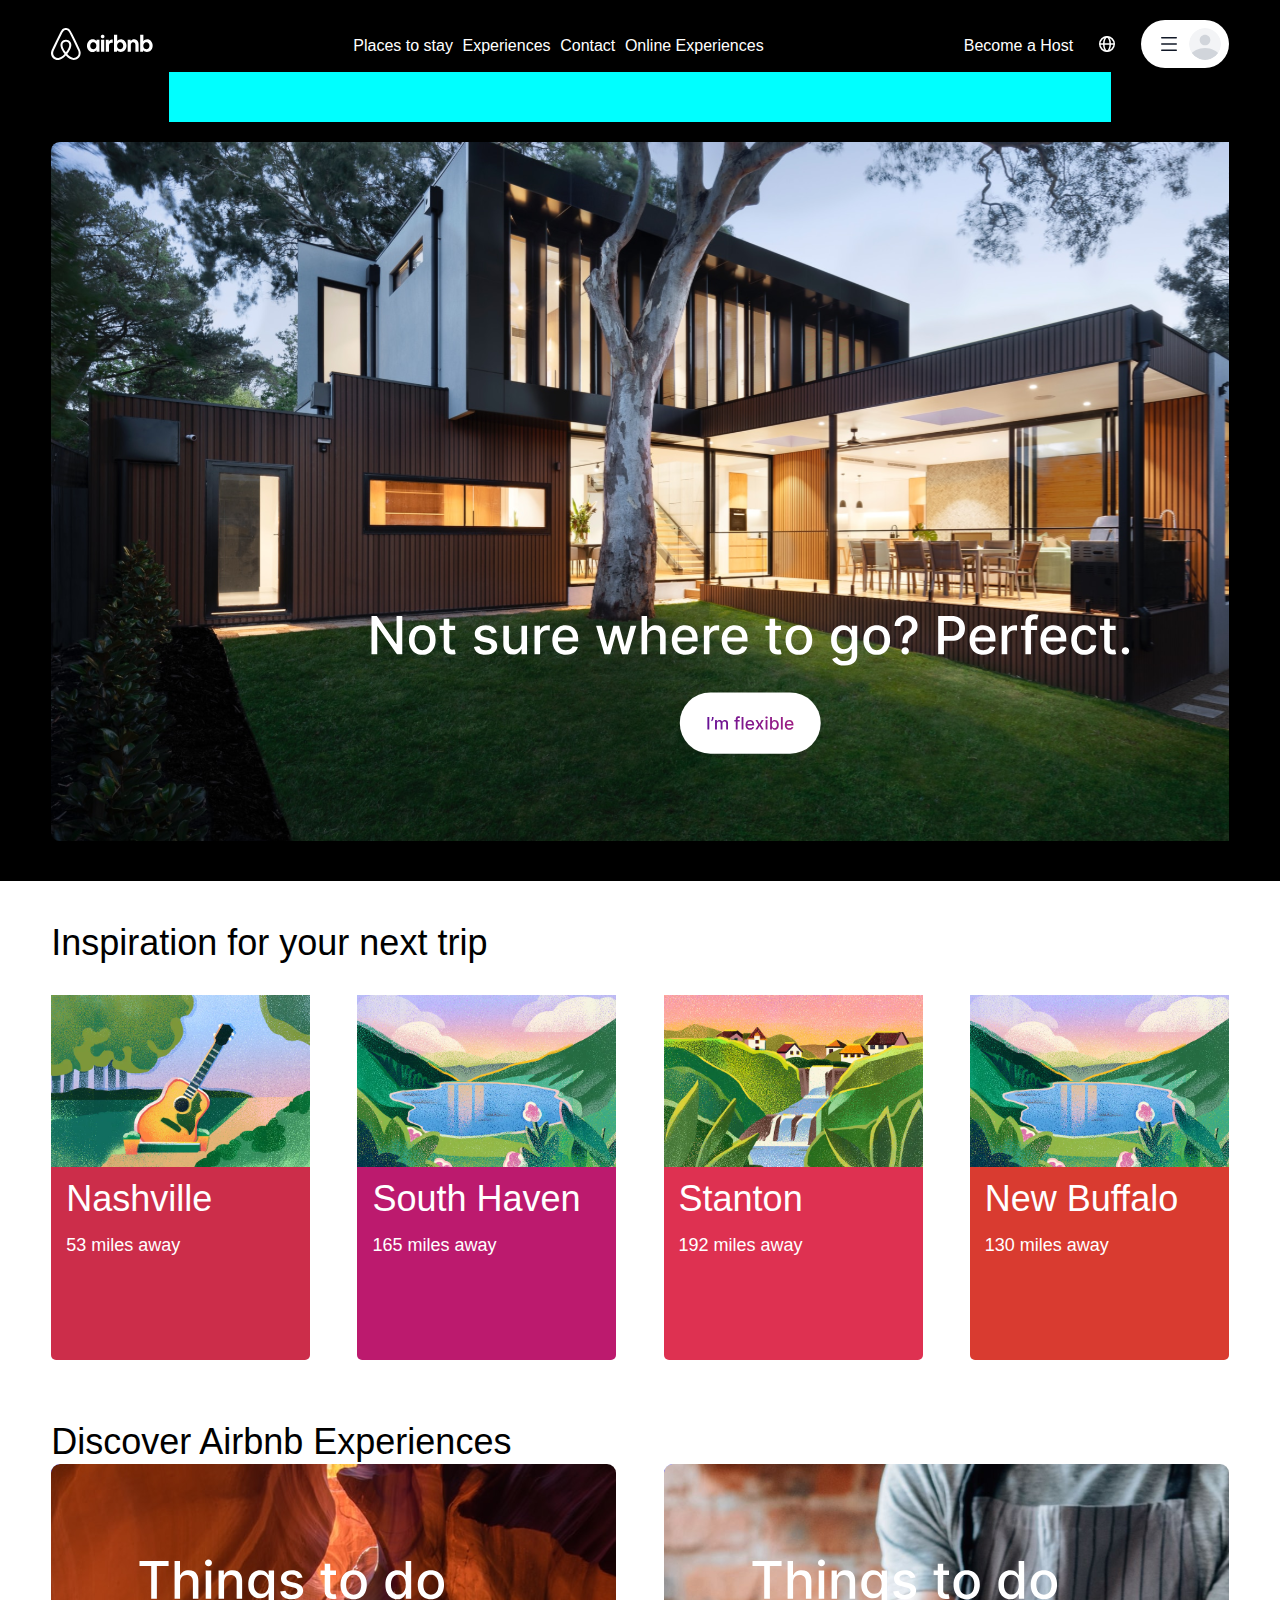
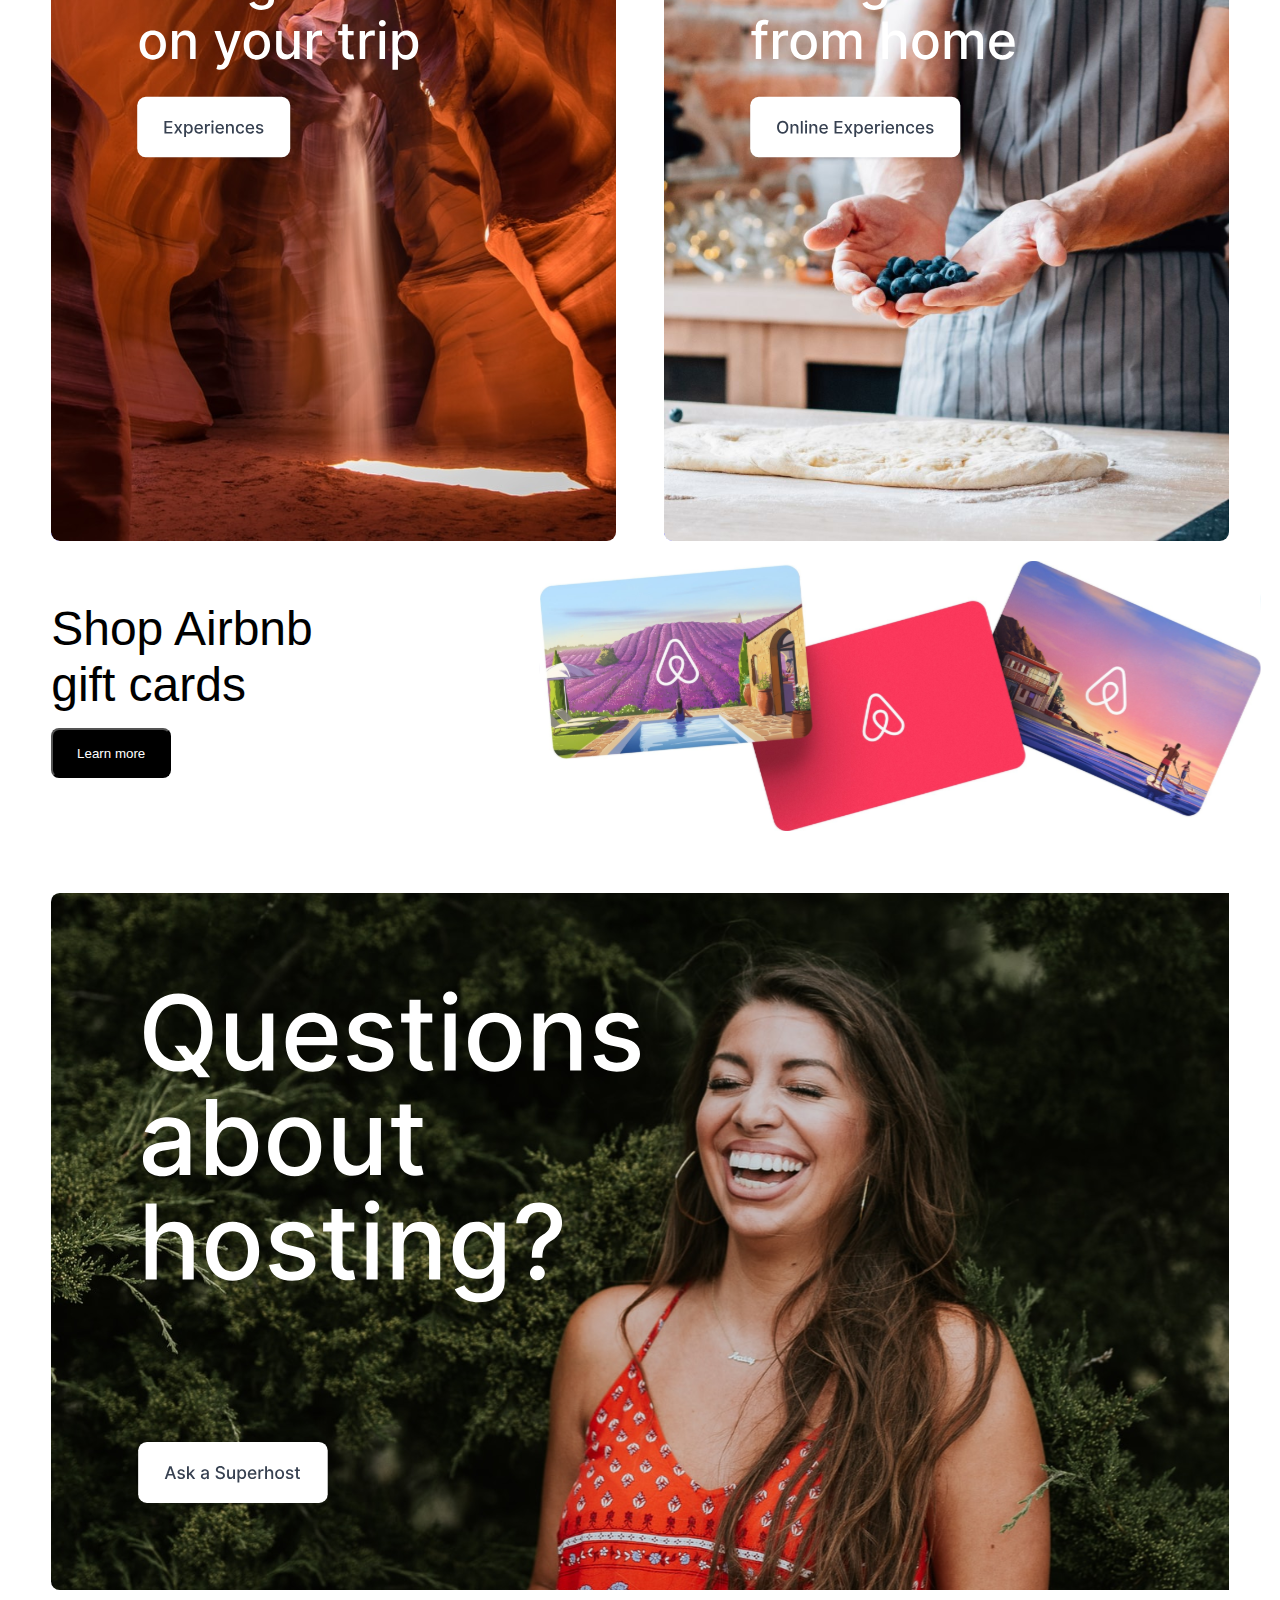
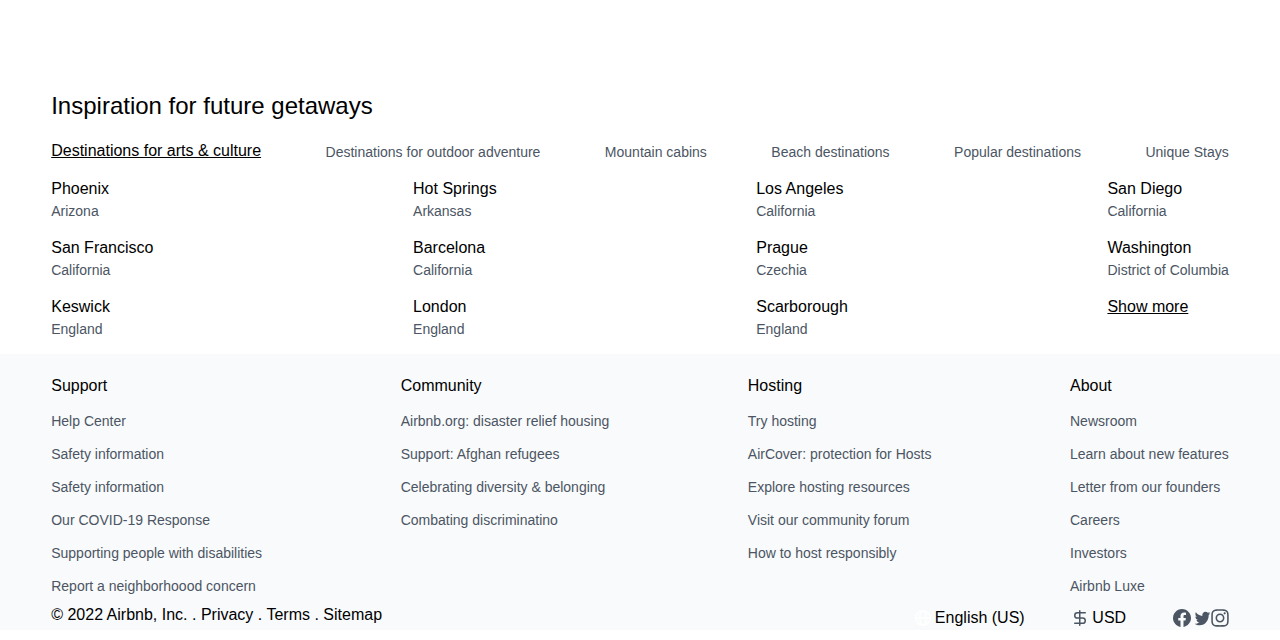
==== index.html @ cf782693 "first" ====
<!DOCTYPE html>
<html lang="en">
<head>
    <meta charset="UTF-8">
    <meta http-equiv="X-UA-Compatible" content="IE=edge">
    <meta name="viewport" content="width=device-width, initial-scale=1.0">
    <title>Document</title>
    <link rel="stylesheet" href="style.css">
</head>
<body>
    
    <section class="upper">
        <div class="header">
            <nav class="nav_bar">
                <span><img src="./logo.svg" alt=""></span>
                <div class="nav1">
                    <a class="active" href="#home">Places to stay</a>
                    <a href="#news">Experiences</a>
                    <a href="#contact">Contact</a>
                    <a href="#about">Online Experiences</a>
                </div>

                <div class="nav2">
                    <a href="#news">Become a Host</a>
                    <span><img src="./globe.svg" alt=""></span>
                    <span><img src="./Profile Dropdown.svg" alt=""></span>
                </div>
            </nav>
<div class="search_nav">

</div>

<div class="big_card">
    <button id="flexible_btn"></button>
</div>

        </div>
    </section>


    <section class="card_sec">

        <div class="card1">
            <p style="
            font-size: 36px;
            font-weight: 500;
            line-height: 44px;
            letter-spacing: 0em;
            text-align: left;margin-bottom:30px;" >Inspiration for your next trip</p>
            <div class="card_cont1">
                <div class="card c11">
                    <img src="./Rectangle 1.svg" alt="" style="width: 100%;">
            <spav class="n1">Nashville</spav>
            <span class="miles">53 miles away</span>
                </div>
                <div class="card c12">
                    <img src="./rec3.svg" alt="" style="width: 100%;">
                    <spav class="n1">South Haven</spav>
                    <span class="miles">165 miles away</span>
                </div>
                <div class="card c13">
                     <img src="./rec2.svg" alt="" style="width: 100%;">
                     <spav class="n1">Stanton</spav>
                     <span class="miles">192 miles away</span>
                    </div>
                <div class="card c14">
                     <img src="./rec4.svg" alt="" style="width: 100%;">
                     <spav class="n1">New Buffalo</spav>
                     <span class="miles">130 miles away</span>
                    </div>
            </div>
        </div>

<div class="card2">
    <p style="
    font-size: 36px;
    font-weight: 500;
    line-height: 44px;
    letter-spacing: 0em;
    text-align: left;
    ">Discover Airbnb Experiences</p>
            <div class="card_cont2">
                <div class="kard kard1">
                    <button id="exp"></button>
                    <!-- <img style="height: 100%; width: 100%;" src="./c1.svg" alt=""> -->
                </div>
                <div class="kard kard2">
                    <button id="onexp"></button>
                    <!-- <img style="height: 100%; width: 100%;" src="./c2.svg" alt=""> -->
                </div>
            </div>
</div>

<div class="card3">
   <div class="shop">
    <p style="
    font-size: 48px;
    font-weight: 500;
    line-height: 56px;
    letter-spacing: 0em;
    text-align: left;
    ">Shop Airbnb</p>
    <p style="
    font-size: 48px;
    font-weight: 500;
    line-height: 56px;
    letter-spacing: 0em;
    text-align: left;
    ">gift cards</p>
    <button id="learn">Learn more</button>
   </div> 
   <div class="cardimg">
    <img src="./Gift Cards.svg" alt="" style="height: 135%; width: 107%;">
   </div>
</div>

<div class="card4">
    <button id="superhost"></button>
</div>

<div class="coutries">
    <p class="heading">Inspiration for future getaways</p>
    <div class="genre">
        <span style="color: black; text-decoration: underline; ">Destinations for arts & culture</span>
        <span class="hype">Destinations for outdoor adventure</span>
        <span class="hype">Mountain cabins</span>
        <span class="hype">Beach destinations</span>
        <span class="hype">Popular destinations</span>
        <span class="hype">Unique Stays</span>
    </div>

    <div style="    justify-content: space-between;
    display: flex;">
    
    <div class="city">
        <div style="    margin-top: 15px;
        margin-bottom: 15px;">
        <p class="sup">Phoenix</p>
        <p class="hype">Arizona</p>
    </div>
        <div style="    margin-top: 15px;
        margin-bottom: 15px;">
        <p class="sup">San Francisco</p>
        <p class="hype">California</p>
    </div>
        <div style="    margin-top: 15px;
        margin-bottom: 15px;">
        <p class="sup">Keswick</p>
        <p class="hype">England</p>
    </div>
    </div>

    <div class="city">
        <div style="    margin-top: 15px;
        margin-bottom: 15px;">
        <p class="sup">Hot Springs</p>
        <p class="hype">Arkansas</p>
    </div>
        <div style="    margin-top: 15px;
        margin-bottom: 15px;">
        <p class="sup">Barcelona</p>
        <p class="hype">California</p>
    </div>
        <div style="    margin-top: 15px;
        margin-bottom: 15px;">
        <p class="sup">London</p>
        <p class="hype">England</p>
    </div>
    </div>

    <div class="city">
        <div style="    margin-top: 15px;
        margin-bottom: 15px;">
        <p class="sup">Los Angeles</p>
        <p class="hype">California</p>
    </div>
        <div style="    margin-top: 15px;
        margin-bottom: 15px;">
        <p class="sup">Prague</p>
        <p class="hype">Czechia</p>
    </div>
        <div style="    margin-top: 15px;
        margin-bottom: 15px;">
        <p class="sup">Scarborough</p>
        <p class="hype">England</p>
    </div>
    </div>
    <div class="city">
        <div style="    margin-top: 15px;
        margin-bottom: 15px;">
        <p class="sup">San Diego</p>
        <p class="hype">California</p>
    </div>
        <div style="    margin-top: 15px;
        margin-bottom: 15px;">
        <p class="sup">Washington</p>
        <p class="hype">District of Columbia</p>
    </div>
        <div>
        <a class="sup" style="text-decoration: underline;" href="">Show more</a>
    </div>
    </div>
</div>

</div>

    </section>


    <footer>
<div style="width: 92%;
margin: auto;
padding-top: 20px; margin-bottom: 10px;">
        <div style="display: flex;justify-content: space-between;">
            <div class="foot">
                <p class="sup">Support</p>
                <p class="hyper">Help Center</p>
                <p class="hyper">Safety information</p>
                <p class="hyper">Safety information</p>
                <p class="hyper">Our COVID-19 Response</p>
                <p class="hyper">Supporting people with disabilities</p>
                <p class="hyper">Report a neighborhoood concern</p>
            </div>
            <div class="foot">
                <p class="sup">Community</p>
                <p class="hyper">Airbnb.org: disaster relief housing</p>
                <p class="hyper">Support: Afghan refugees</p>
                <p class="hyper">Celebrating diversity & belonging</p>
                <p class="hyper">Combating discriminatino</p>
            </div>
            <div class="foot">
                <p class="sup" >Hosting</p>
                <p class="hyper">Try hosting</p>
                <p class="hyper">AirCover: protection for Hosts</p>
                <p class="hyper">Explore hosting resources</p>
                <p class="hyper">Visit our community forum</p>
                <p class="hyper">How to host responsibly</p>
            </div>
            <div class="foot">
                <p class="sup">About</p>
                <p class="hyper">Newsroom</p>
                <p class="hyper">Learn about new features</p>
                <p class="hyper">Letter from our founders</p>
                <p class="hyper">Careers</p>
                <p class="hyper">Investors</p>
                <p class="hyper">Airbnb Luxe</p>
            </div>
        </div>
   <div class="line"></div>

   <div class="terms">
    <div style="    width: 50%;">
        <span>© 2022 Airbnb, Inc.</span>
        <span>.</span>
        <span>Privacy</span>
        <span>.</span>
        <span>Terms</span>
        <span>.</span>
        <span>Sitemap</span>
    </div>

    <div style="justify-content: space-between;
    width: 27%;
    align-items: center;
    display: flex;">
        <span style="    display: flex;
        align-items: center;"><img src="./globe.svg" alt="">English (US)</span>
        <span style="    display: flex;
        align-items: center;"><img src="./dollar-2.svg" alt="">USD</span>
       
       <div style="display: flex;">
            <span style="    display: flex;
            align-items: center;"><img src="./fb.svg" alt=""></span>
            <span style="    display: flex;
            align-items: center;"><img src="./twit.svg" alt=""></span>
            <span style="    display: flex;
            align-items: center;"><img src="./insta.svg" alt=""></span>
        </div>
    </div>
   </div>

</div>
    </footer>

</body>
</html>
---- style.css ----
*{
    margin: 0px;
    padding: 0px;
    font-family: 'Inter', sans-serif;
}

@import url('https://fonts.googleapis.com/css2?family=Inter&display=swap');

.upper{
    background-color: black;
    width: 100%;
    padding-bottom: 40px;
    /* height: 400px; */
}
.header{
    width: 92%;
    margin: auto;
    padding-top: 20px;
}

.nav_bar{
    display: flex;
    justify-content: space-between;
    align-items: center;
}

.nav2{
    align-items: center;
    display: flex;
    width: 265px;
    justify-content: space-between;

}

.nav1{
    display: flex;
    width: 420px;
    justify-content: space-around;
}

a{
    color: white;
    text-decoration: none;
}

.search_nav{
    height: 50px;
    width: 80%;
    margin: auto;
    background-color: aqua;
}

.big_card{
    background-image: url(./Big\ Card.svg);
    background-repeat: no-repeat;
    background-size: cover;
    height: 699px;
    display: flex;
    justify-content: center;
    align-items: end;
    margin-top: 20px;
}

#flexible_btn{
    margin-bottom: 87px;
    /* padding-bottom: 53px; */
    width: 142px;
    height: 62px;
    border-radius: 30px;
    border: none;
    
    background: transparent;

}

.card_sec{
    width: 92%;
    margin: auto;
}

.card{
    height: 365px;
    /* background-color: blue; */
    width: 22%;
    display: flex;
    border-radius: 5px;
    flex-direction: column;
}

.c11{
    background-color: rgba(204, 45, 74, 1);
}
.c12{
    background: rgba(188, 26, 110, 1);

}
.c13{
    background: rgba(222, 49, 81, 1);

}
.c14{
    background: rgba(217, 59, 48, 1);

}

.n1{
font-size: 36px;
margin-left: 15px;
font-weight: 500;
line-height: 44px;
letter-spacing: 0em;
text-align: left;
color: white;
margin-top: 10px;
margin-bottom: 10px;

}

.miles{
font-size: 18px;
margin-left: 15px;
font-weight: 400;
line-height: 28px;
letter-spacing: 0em;
text-align: left;
color: white;

}

.card_cont1{
    display: flex;
    justify-content: space-between
}
.card_cont2{
    display: flex;
    justify-content: space-between
}

.card1{
    margin-top: 40px;
    margin-bottom: 60px;
}

.kard{
    display: flex;
    align-items: center;
    height: 677px;
    border-radius: 9px;
    background-color: blue;
    width: 48%;
}

.card3{
    display: flex;
    width: 100%;
    padding-bottom: 85px;
    margin-top: 20px;
    margin-bottom: 30px;
}
.shop{
    display: flex;
    width: 40%;
    flex-direction: column;
    padding-top: 40px;
}

.cardimg{
    height: 200px;
    width: 60%;

}

.card4{
    background-image:url(./hosting.svg);
    background-repeat: no-repeat;
    background-size: cover;
    width: 100%;
    height: 697px; 
    display: flex;
    align-items: end;
}

#superhost{
    height: 61px;
    width: 191px;
    margin-left: 87px;
    margin-bottom: 86px;
    border: none;
    border-radius: 20px;
    background: transparent;
}

.genre{
    justify-content: space-between;
    display: flex;
}

footer{
   
    background-color: rgba(249, 250, 251, 1);

}

.terms{
    margin-top: 10px;
    display: flex;
    justify-content: space-between;
}

.hyper{
    margin-top: 13px;
font-size: 14px;
font-weight: 400;
line-height: 20px;
letter-spacing: 0em;
text-align: left;
color: rgba(75, 85, 99, 1);

}
.hype{
font-size: 14px;
font-weight: 400;
line-height: 20px;
letter-spacing: 0em;
text-align: left;
color: rgba(75, 85, 99, 1);

}

.sup{
font-size: 16px;
font-weight: 500;
line-height: 24px;
letter-spacing: 0em;
text-align: left;
color: black;

}

.heading{
font-size: 24px;
font-weight: 500;
line-height: 32px;
letter-spacing: 0em;
text-align: left;
margin-bottom: 20px;
}

.coutries{
    margin-top: 100px;
}

#learn{
    height: 50px;
    width: 120px;
    background: black;
    color: white;
    border-radius: 8px;
    margin-top: 15px;
}



.kard2{
    background-image: url(./c2.svg);
    background-repeat: no-repeat;
    background-size: cover;
}
.kard1{
    background-image: url(./c1.svg);
    background-repeat: no-repeat;
    background-size: cover;
}

#exp{
    width: 154px;
    height: 61px;
    margin-left: 86px;
    margin-bottom: 151px;
    border: none;
    background-color: transparent;
    border-radius: 5px;
}
#onexp{
    width: 154px;
    height: 61px;
    margin-left: 86px;
    margin-bottom: 151px;
    border: none;
    background-color: transparent;
    border-radius: 5px;
}
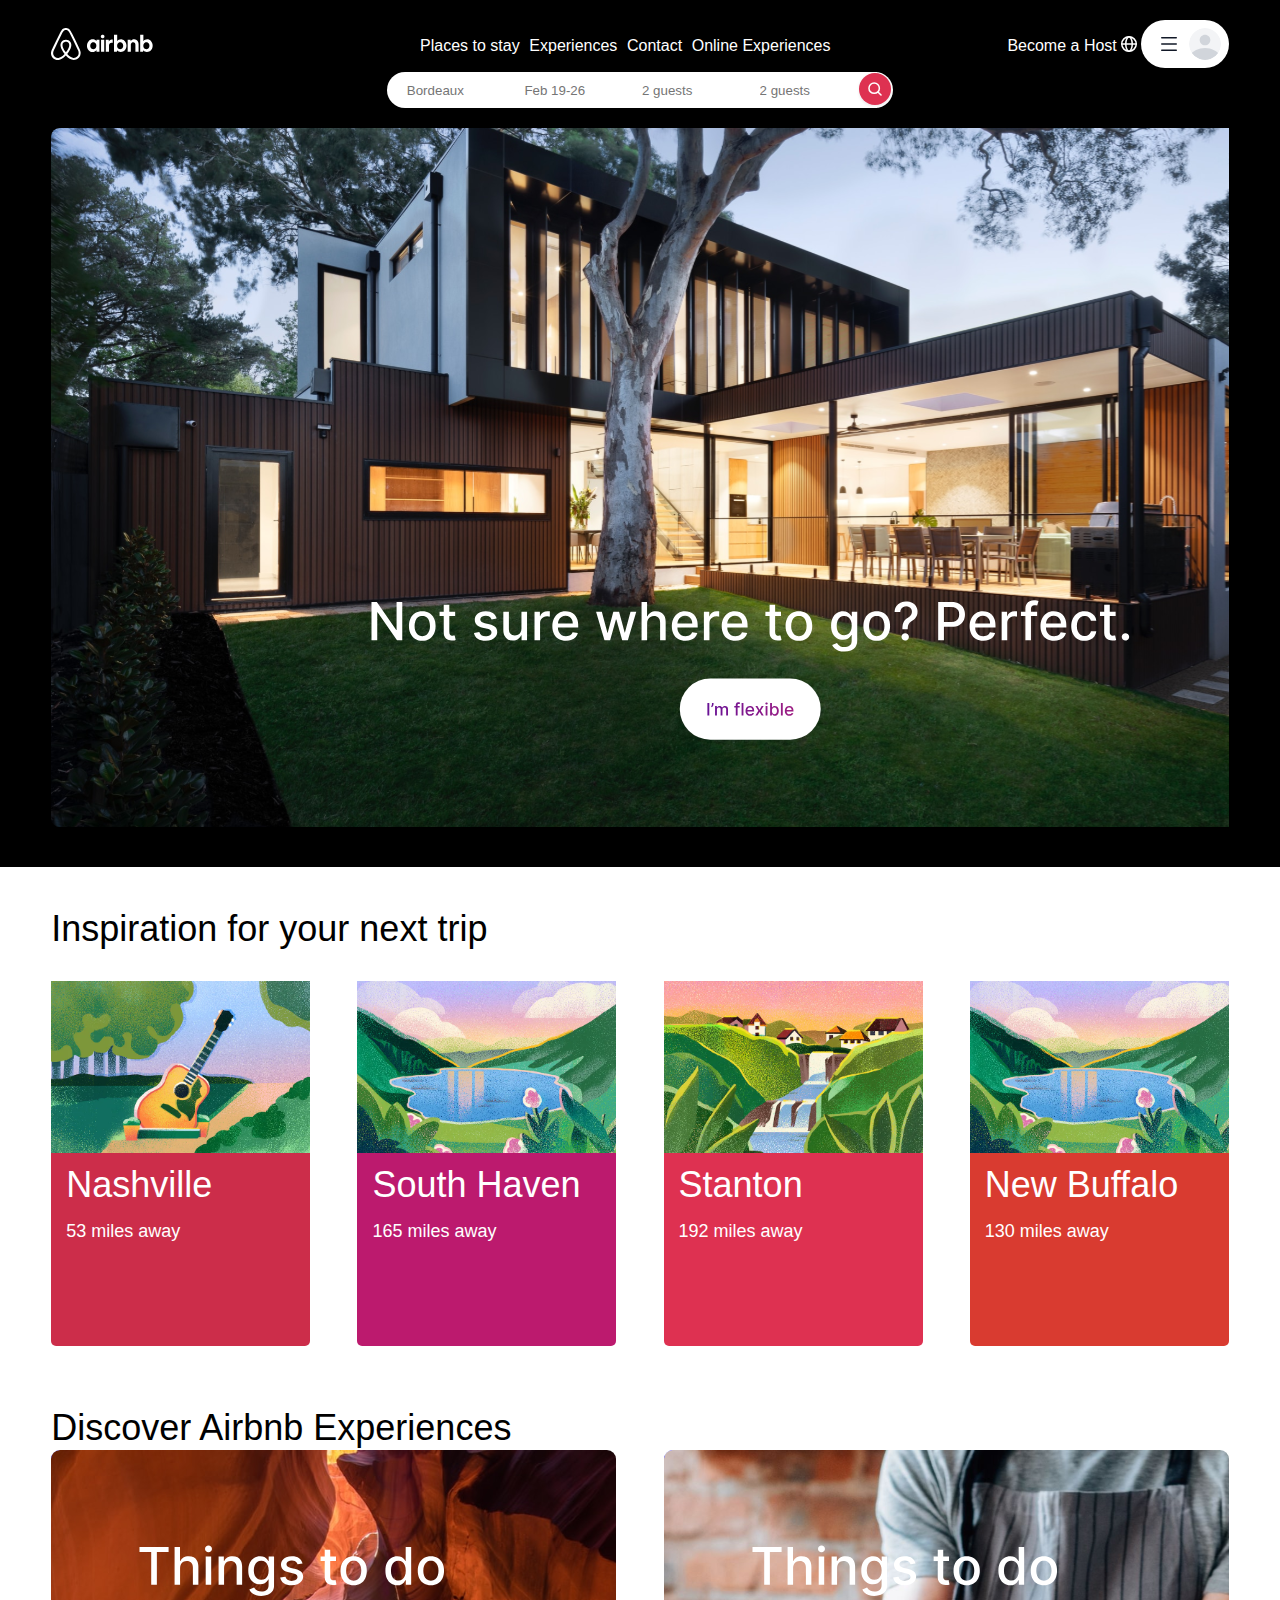
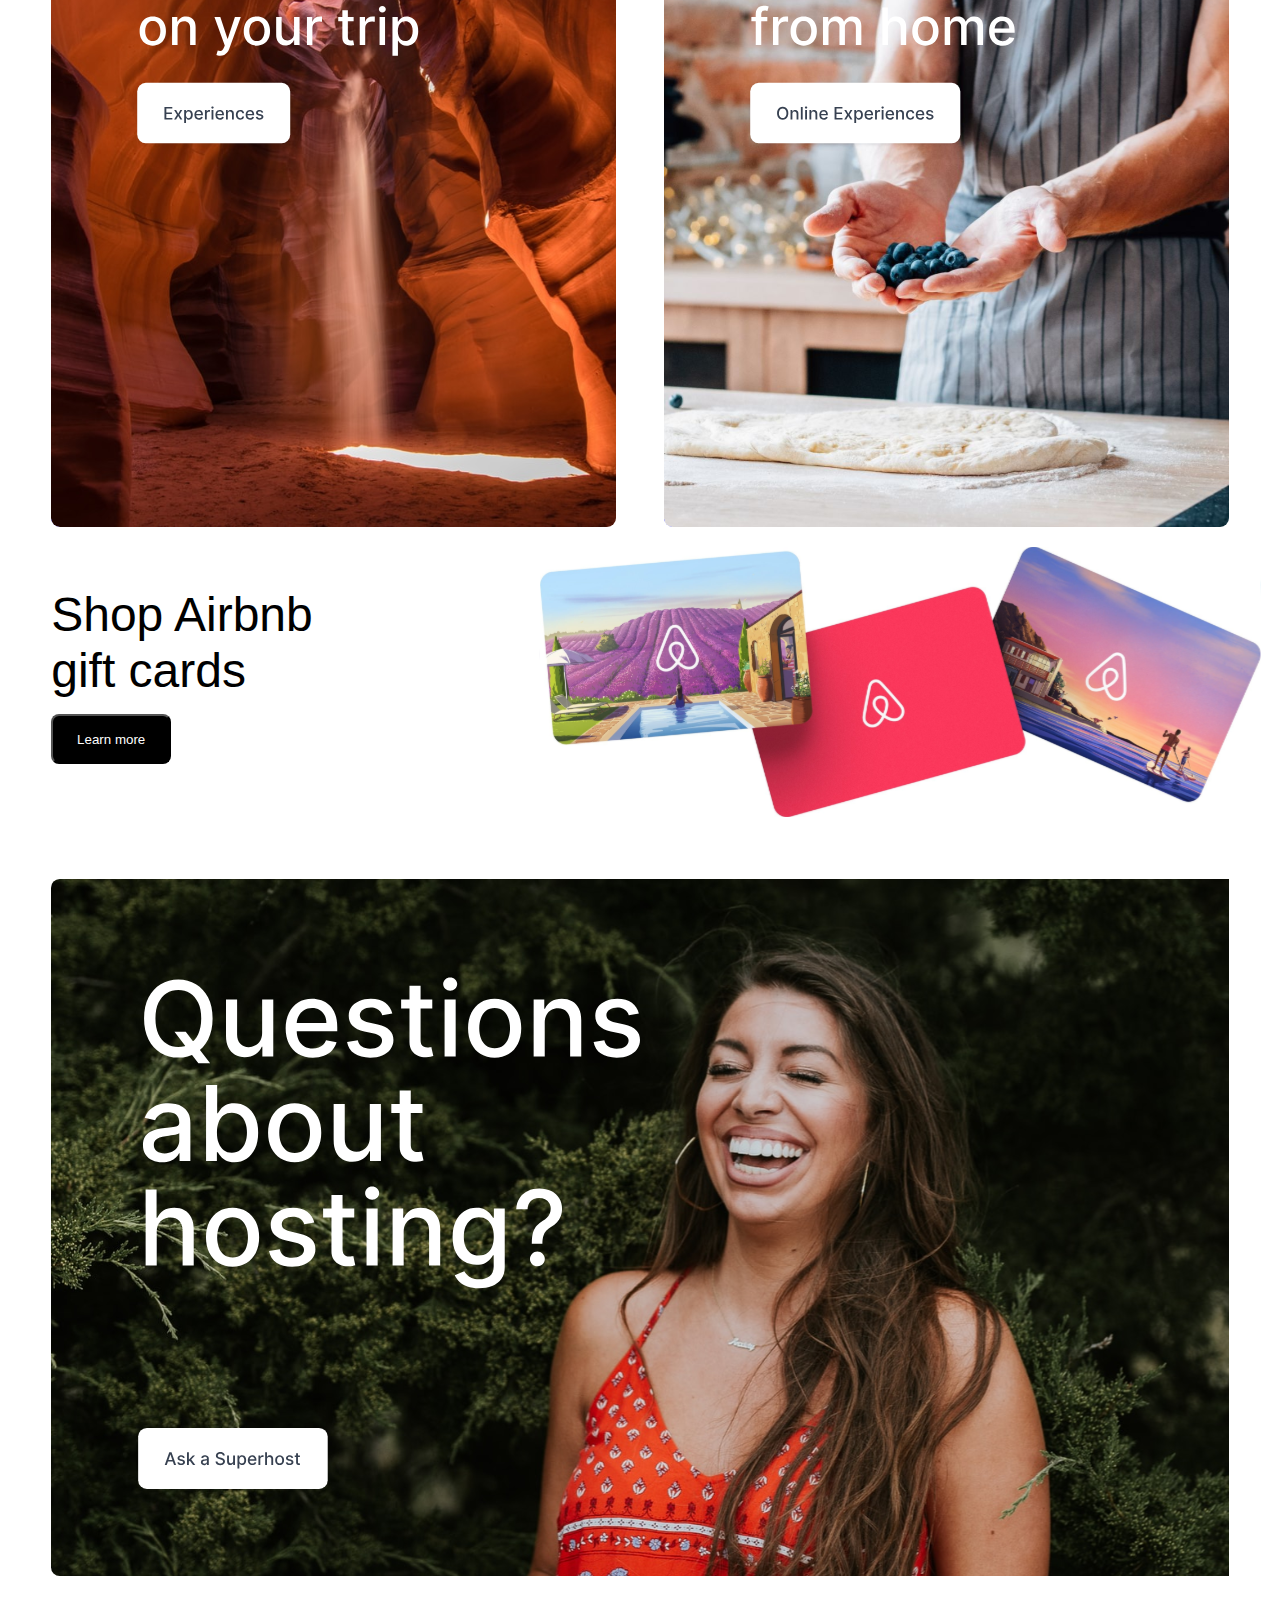
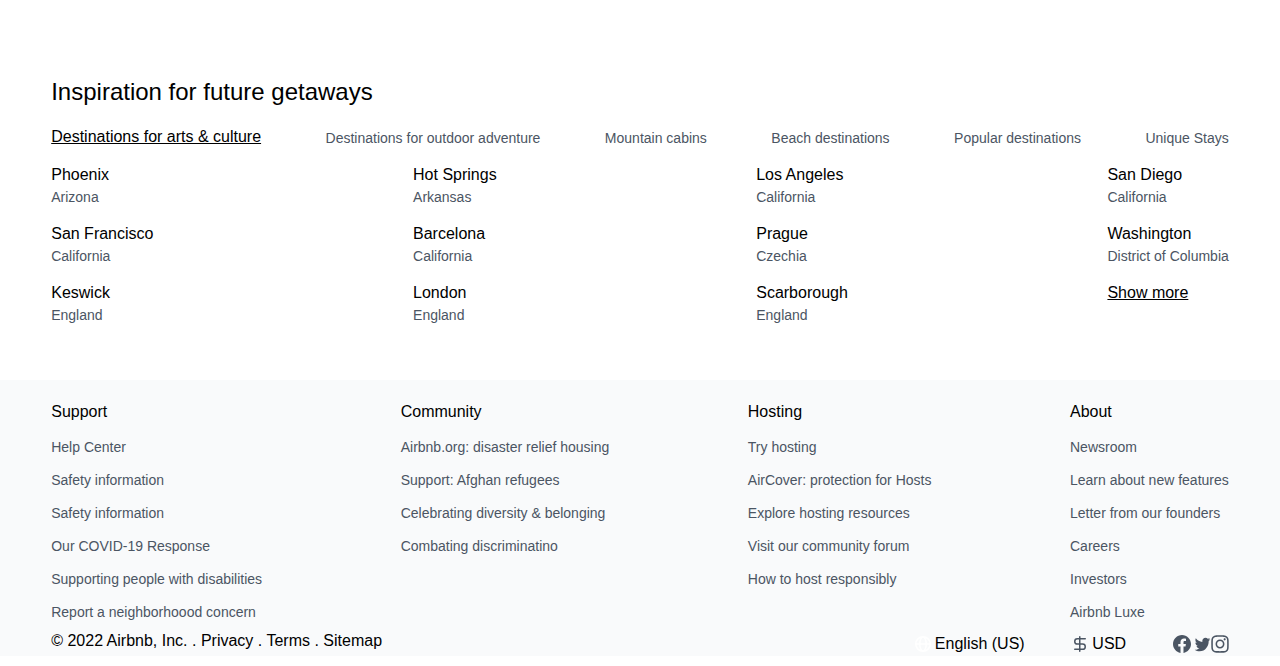
==== commit bbd690fa: "w2" ====
--- a/index.html
+++ b/index.html
@@ -26,9 +26,39 @@
                     <span><img src="./Profile Dropdown.svg" alt=""></span>
                 </div>
             </nav>
-<div class="search_nav">
-
-</div>
+            <div class="nav11">
+
+                <label for="searchTerm" id="lb1">
+
+                <input type="text" class="searchTerm" placeholder="Bordeaux" style="border: none;     position: relative;
+                width: 25%; 
+                border: none;
+                /* display: flex; */
+                left: 20px">
+
+                <input type="text" class="searchTerm" placeholder="Feb 19-26" style="border: none;     position: relative;
+               width: 25%; 
+                border: none;
+                /* display: flex; */
+                left: 20px">
+
+                <input type="text" class="searchTerm" placeholder="2 guests" style="border: none;     position: relative;
+                width: 25%; 
+                border: none;
+                /* display: flex; */
+                left: 20px">
+
+                <input type="text" class="searchTerm" placeholder="2 guests" style="border: none;     position: relative;
+                width: 25%; 
+                border: none;
+                /* display: flex; */
+                left: 20px">
+
+
+               <img src="./search.svg" alt="" style="position: relative;">
+
+</label>
+            </div>
 
 <div class="big_card">
     <button id="flexible_btn"></button>
@@ -130,7 +160,7 @@
     </div>
 
     <div style="    justify-content: space-between;
-    display: flex;">
+    display: flex;     margin-bottom: 40px;">
     
     <div class="city">
         <div style="    margin-top: 15px;
--- a/style.css
+++ b/style.css
@@ -12,6 +12,8 @@
     padding-bottom: 40px;
     /* height: 400px; */
 }
+
+
 .header{
     width: 92%;
     margin: auto;
@@ -24,15 +26,29 @@
     align-items: center;
 }
 
+#lb1{
+    display: flex;
+    width: 43%;
+    background: white;
+    border-radius: 20px;
+}
+
+.nav1{
+    /* width: 100% ; */
+    position: relative;
+    left: 45px;
+    display: flex;
+    width: 420px;
+    justify-content: space-around;
+}
+
 .nav2{
+    display: flex;
     align-items: center;
-    display: flex;
-    width: 265px;
-    justify-content: space-between;
-
-}
-
-.nav1{
+}
+
+.nav11{
+    width: 100% !important;
     display: flex;
     width: 420px;
     justify-content: space-around;
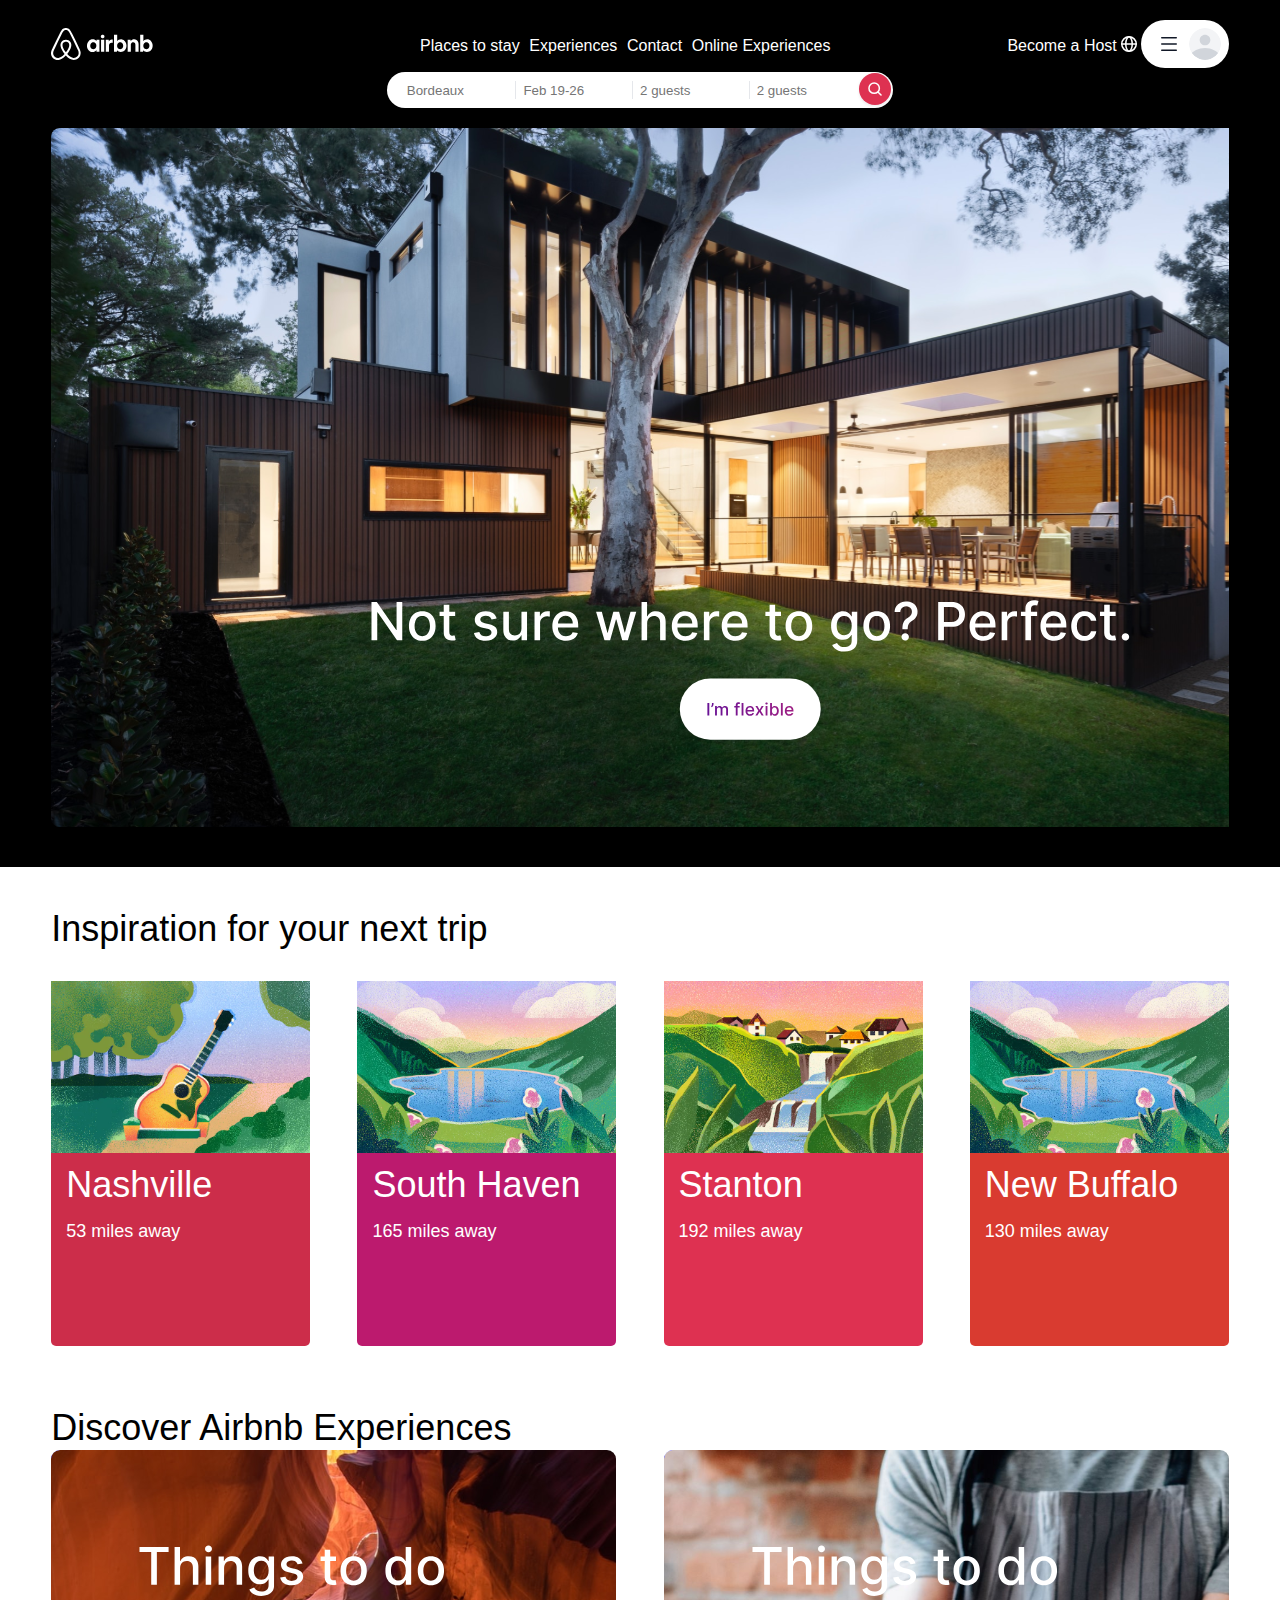
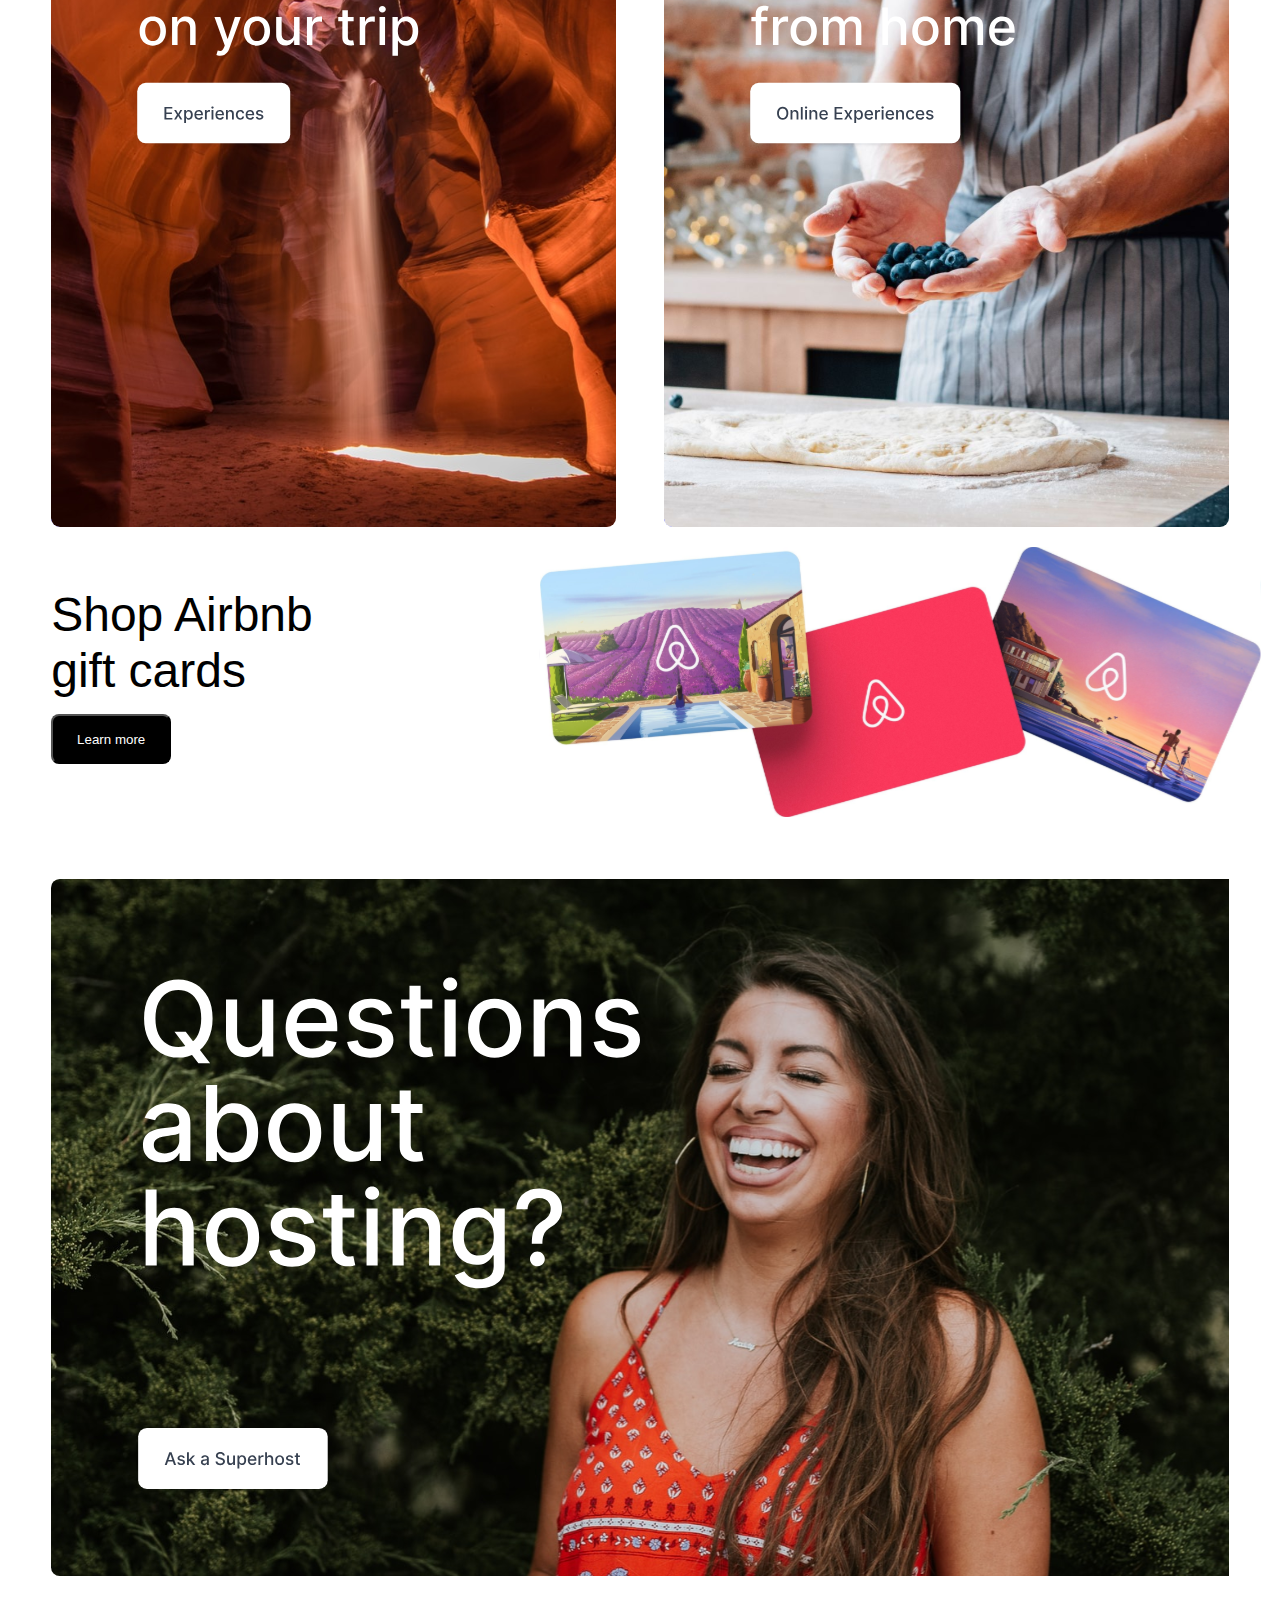
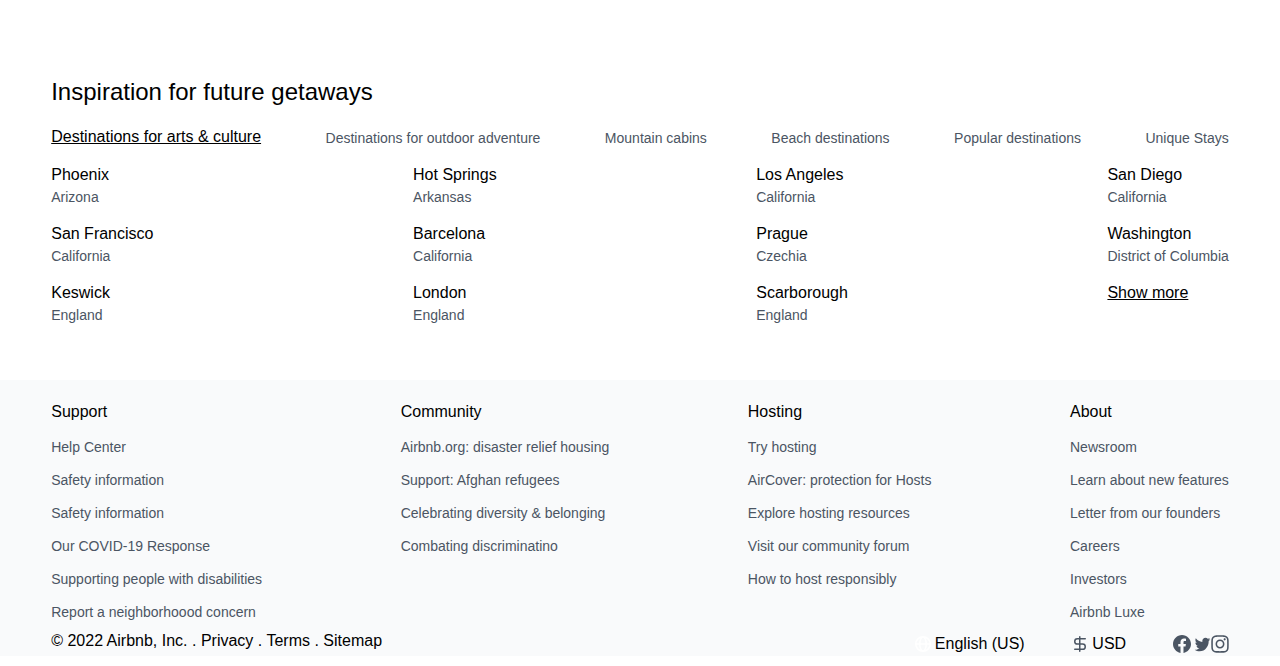
==== commit a4b4eb91: "w21" ====
--- a/index.html
+++ b/index.html
@@ -31,25 +31,25 @@
                 <label for="searchTerm" id="lb1">
 
                 <input type="text" class="searchTerm" placeholder="Bordeaux" style="border: none;     position: relative;
-                width: 25%; 
+                width: 22%; height: 50%;margin-right: 7px;
                 border: none;
                 /* display: flex; */
-                left: 20px">
+                left: 20px;border-right: 1px solid rgba(229, 231, 235, 1)">
 
                 <input type="text" class="searchTerm" placeholder="Feb 19-26" style="border: none;     position: relative;
-               width: 25%; 
+               width: 22%; height: 50%;margin-right: 7px;
                 border: none;
                 /* display: flex; */
-                left: 20px">
+                left: 20px;border-right: 1px solid rgba(229, 231, 235, 1)">
 
                 <input type="text" class="searchTerm" placeholder="2 guests" style="border: none;     position: relative;
-                width: 25%; 
+                width: 22%; height: 50%;margin-right: 7px;
                 border: none;
                 /* display: flex; */
-                left: 20px">
+                left: 20px;border-right: 1px solid rgba(229, 231, 235, 1)">
 
                 <input type="text" class="searchTerm" placeholder="2 guests" style="border: none;     position: relative;
-                width: 25%; 
+                width: 23%; height: 50%; margin-right: 7px;
                 border: none;
                 /* display: flex; */
                 left: 20px">
--- a/style.css
+++ b/style.css
@@ -31,6 +31,7 @@
     width: 43%;
     background: white;
     border-radius: 20px;
+    align-items: center;
 }
 
 .nav1{
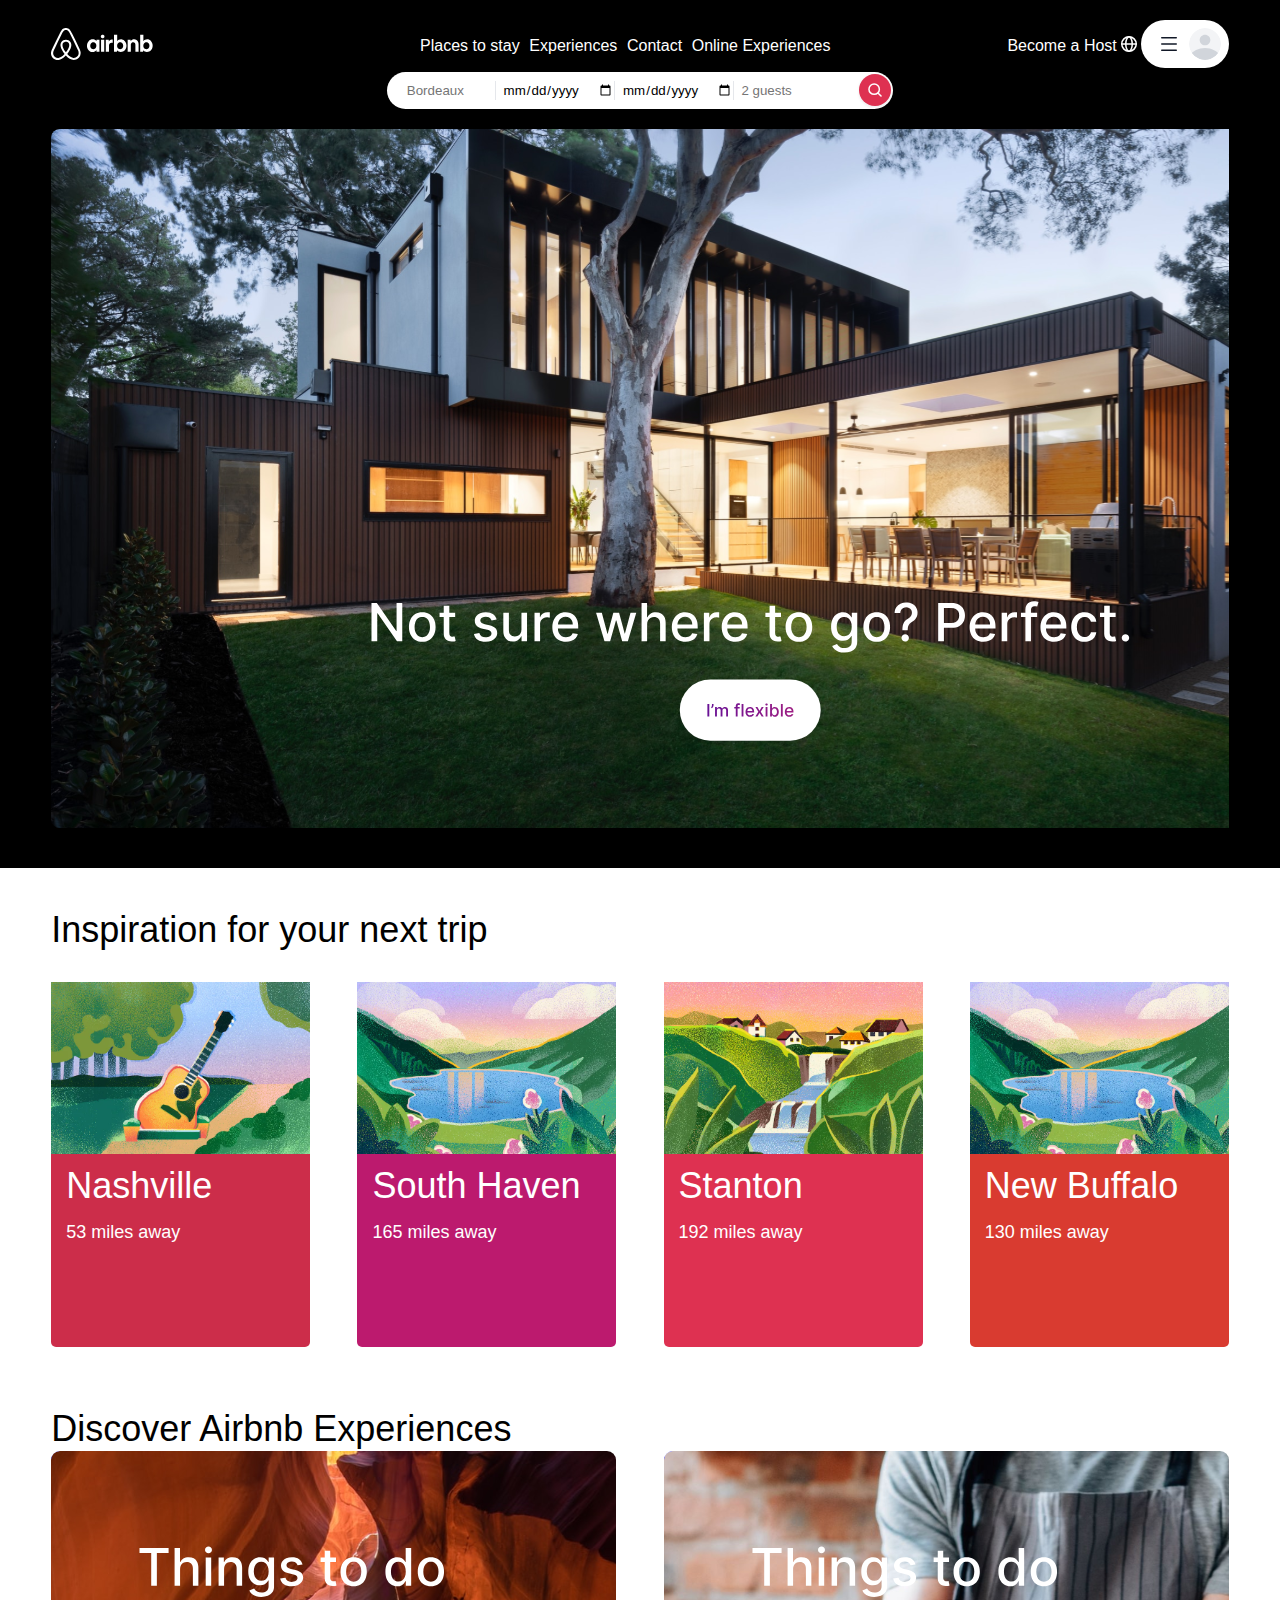
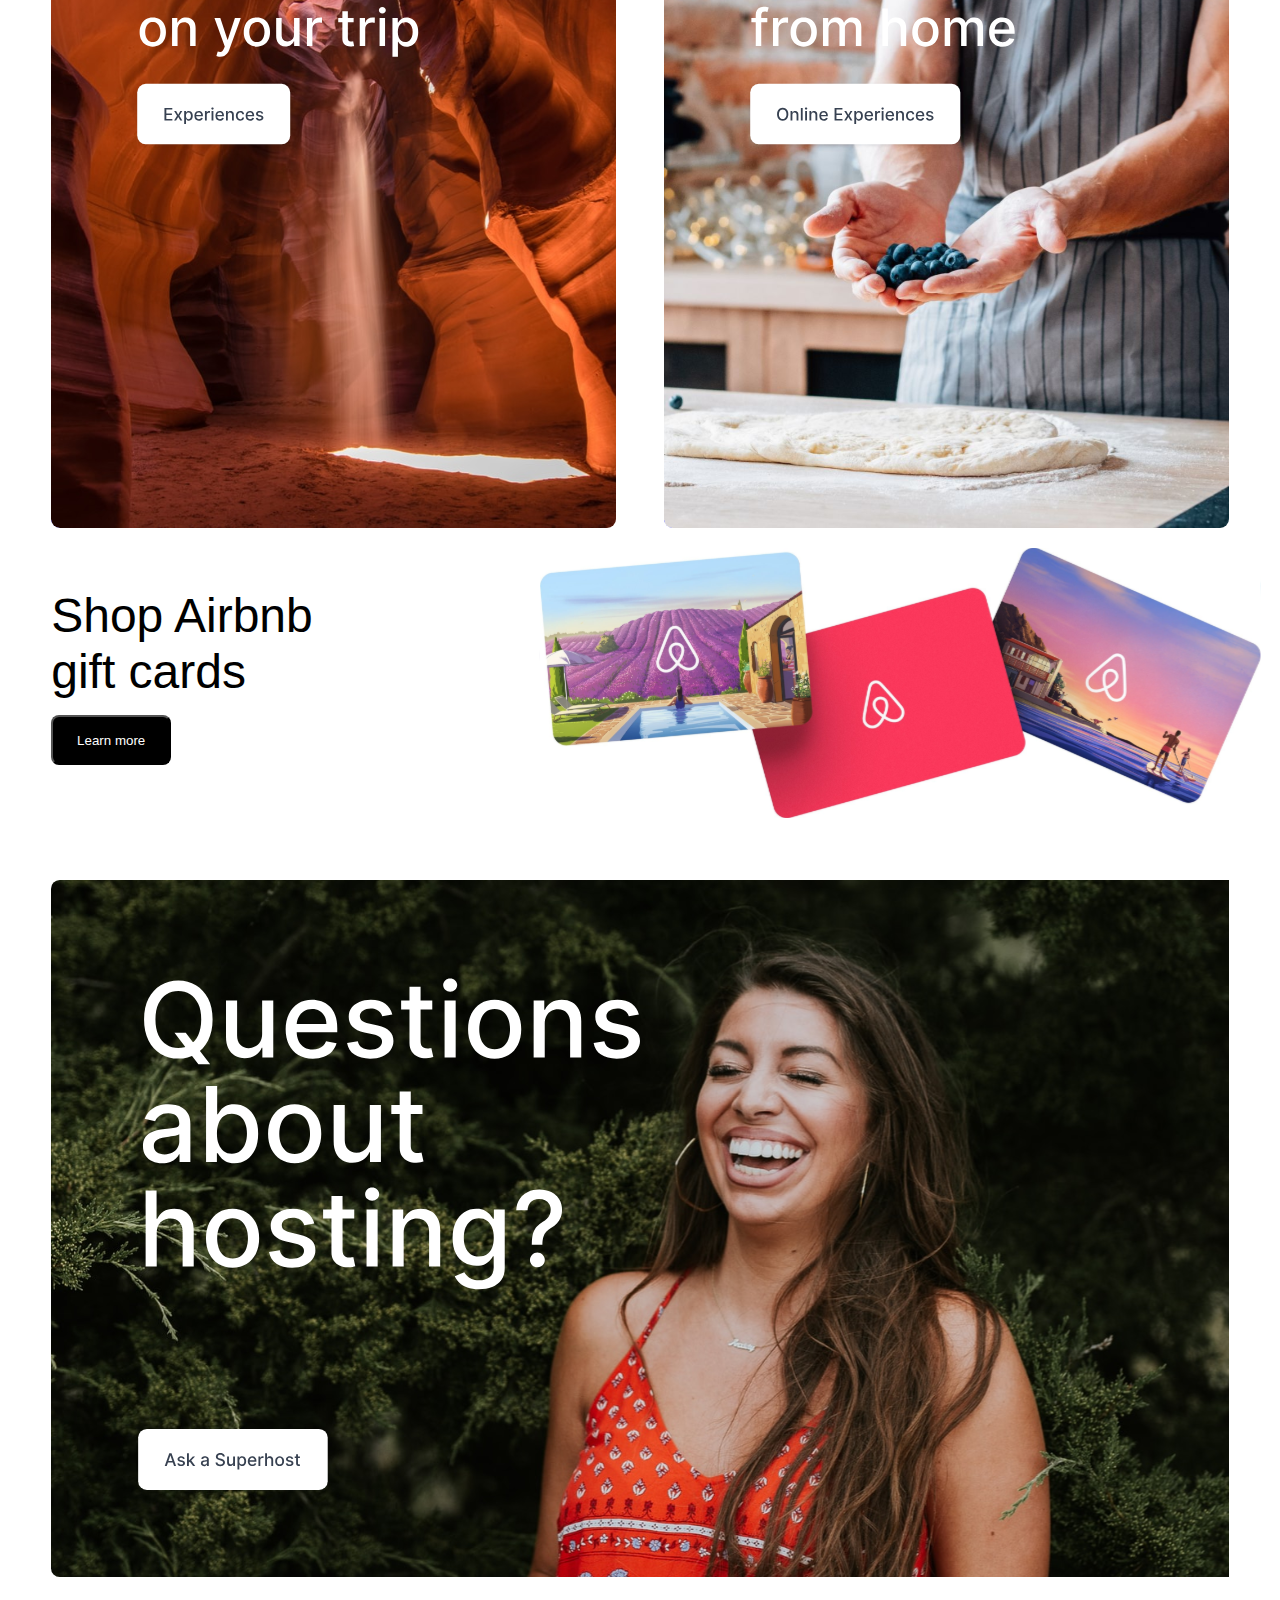
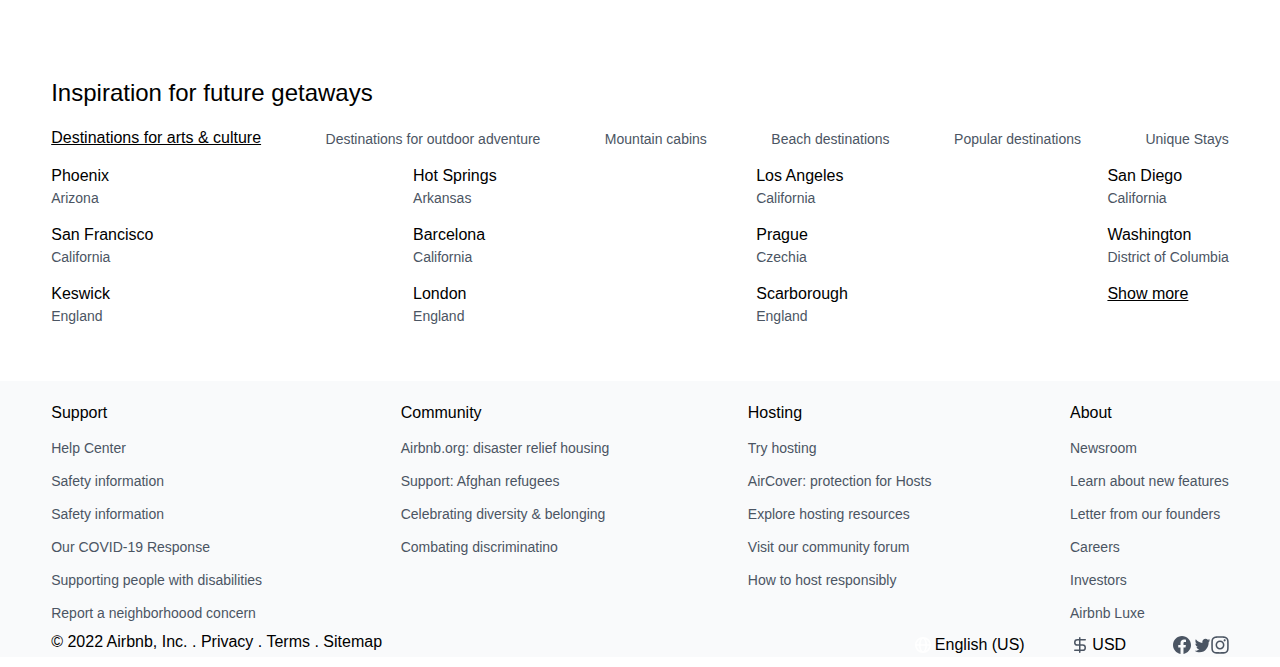
==== commit fe167807: "final" ====
--- a/index.html
+++ b/index.html
@@ -28,36 +28,45 @@
             </nav>
             <div class="nav11">
 
+
+                <form  id="search_form">
                 <label for="searchTerm" id="lb1">
 
-                <input type="text" class="searchTerm" placeholder="Bordeaux" style="border: none;     position: relative;
+                <input type="text" class="searchTerm" placeholder="Bordeaux" id="city" style="border: none;     position: relative;
                 width: 22%; height: 50%;margin-right: 7px;
                 border: none;
                 /* display: flex; */
                 left: 20px;border-right: 1px solid rgba(229, 231, 235, 1)">
 
-                <input type="text" class="searchTerm" placeholder="Feb 19-26" style="border: none;     position: relative;
+                <input type="date" class="searchTerm" placeholder="Check in" id="checkin" style="border: none;     position: relative;
                width: 22%; height: 50%;margin-right: 7px;
                 border: none;
                 /* display: flex; */
                 left: 20px;border-right: 1px solid rgba(229, 231, 235, 1)">
 
-                <input type="text" class="searchTerm" placeholder="2 guests" style="border: none;     position: relative;
+                <input type="date" class="searchTerm" placeholder="Check out" id="checkout" style="border: none;     position: relative;
                 width: 22%; height: 50%;margin-right: 7px;
                 border: none;
                 /* display: flex; */
                 left: 20px;border-right: 1px solid rgba(229, 231, 235, 1)">
 
-                <input type="text" class="searchTerm" placeholder="2 guests" style="border: none;     position: relative;
+                <input type="text" class="searchTerm" placeholder="2 guests" id="guest" style="border: none;     position: relative;
                 width: 23%; height: 50%; margin-right: 7px;
                 border: none;
                 /* display: flex; */
                 left: 20px">
-
-
-               <img src="./search.svg" alt="" style="position: relative;">
+                
+                
+                
+                <input type="button"  id="submit_btn"onclick="storevalues() "> <img src="./search.svg"  onclick="storevalues()" style="position: relative; z-index: 2;;"></input>
+                <a href="http://127.0.0.1:5500/index4.html" id="link_page">
+
+</a>
 
 </label>
+
+</form>
+
             </div>
 
 <div class="big_card">
@@ -312,5 +321,12 @@
 </div>
     </footer>
 
+
+<script src="./script.js"></script>
+<script src="./script3.js"></script>
+<script src="./script4.js"></script>
+<script src="./script2.js"></script>
+
+
 </body>
 </html>--- a/style.css
+++ b/style.css
@@ -32,6 +32,33 @@
     background: white;
     border-radius: 20px;
     align-items: center;
+}
+
+#submit_btn{
+    width: 0px;
+    height: 0px;
+    background: transparent;
+    border: none;
+    width: 47px;
+    position: relative;
+    right: -22px;
+    height: 37px;
+}
+
+#link_page{
+
+    position: relative;
+    right: 22px;
+    height: 37px;
+    /* width: 0px; */
+    /* width: 43px; */
+}
+
+#search_form{
+    display: flex;
+    width: 100%;
+    justify-content: center;
+    
 }
 
 .nav1{
